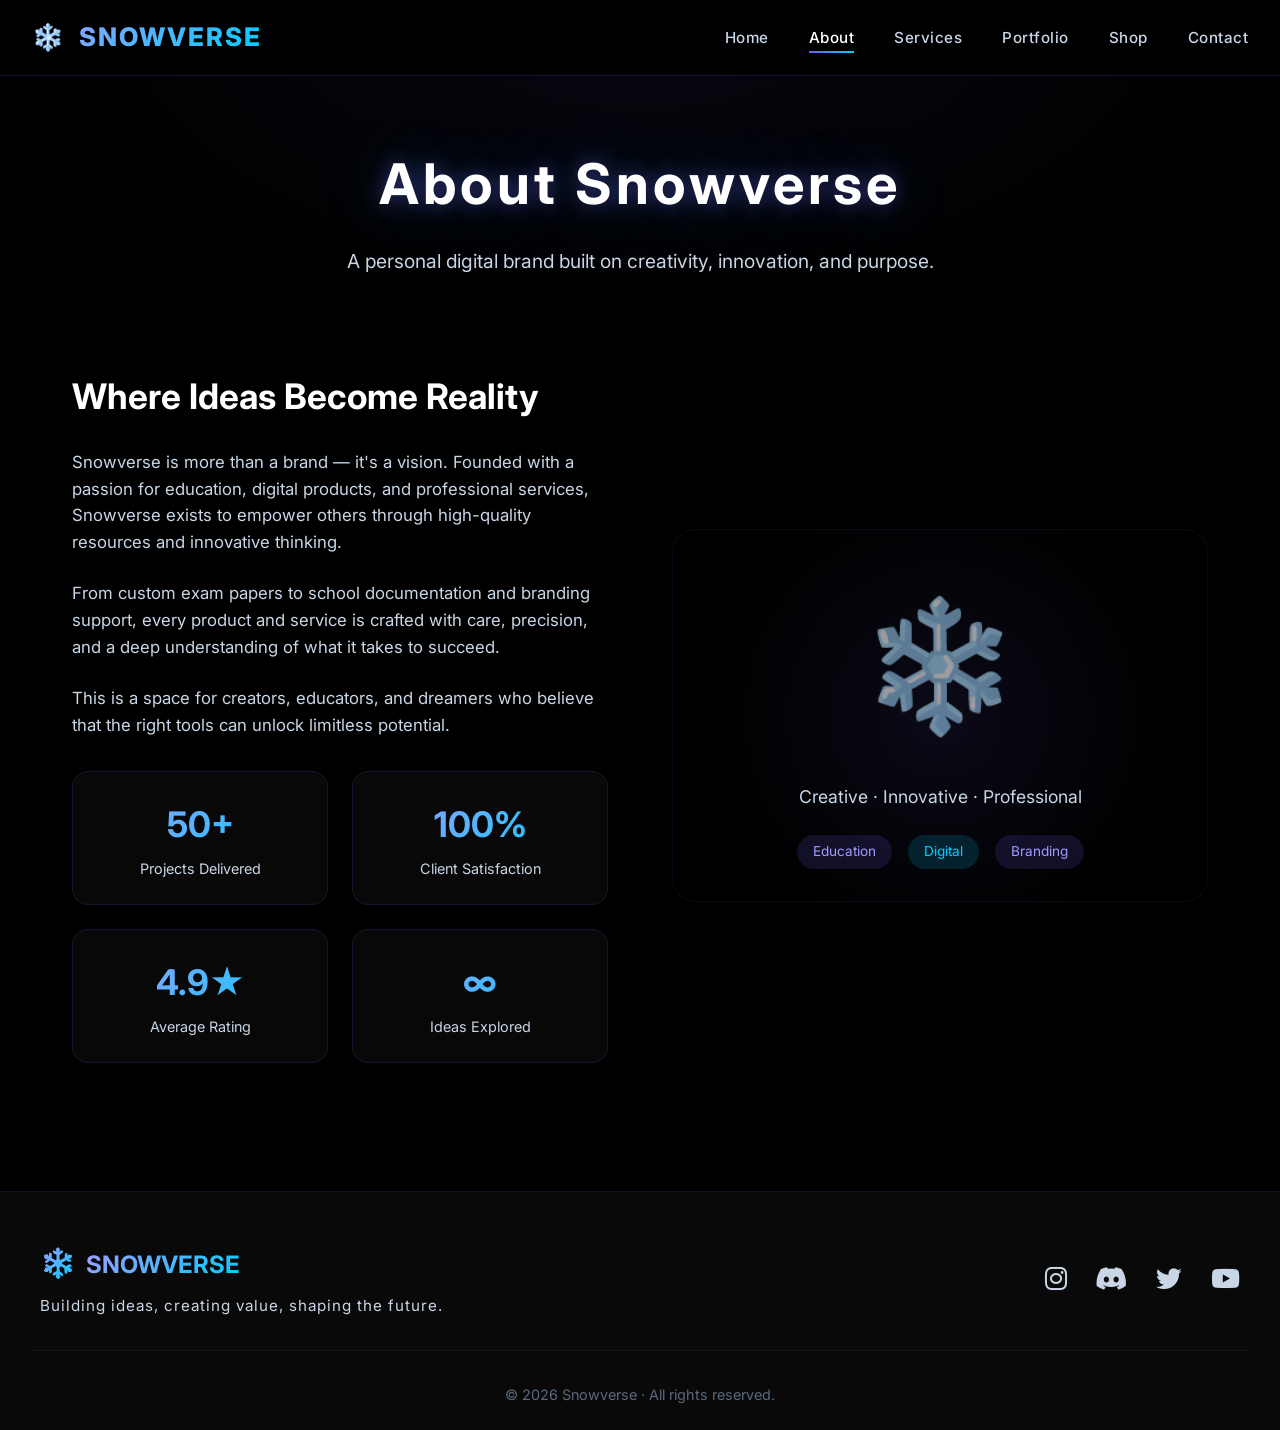
==== about.html @ 369bc7e4 "Create about.html" ====
<!DOCTYPE html>
<html lang="en">
<head>
  <meta charset="UTF-8">
  <meta name="viewport" content="width=device-width, initial-scale=1.0">
  <title>Snowverse — About</title>
  <meta name="description" content="About Snowverse — Creativity, innovation, education, and digital products.">
  <link rel="preconnect" href="https://fonts.googleapis.com">
  <link rel="preconnect" href="https://fonts.gstatic.com" crossorigin>
  <link href="https://fonts.googleapis.com/css2?family=Inter:opsz,wght@14..32,400;14..32,500;14..32,600;14..32,700;14..32,800&display=swap" rel="stylesheet">
  <link rel="stylesheet" href="https://cdnjs.cloudflare.com/ajax/libs/font-awesome/6.0.0-beta3/css/all.min.css">
  <link rel="stylesheet" href="style.css">
</head>
<body>

  <!-- ===== NAVIGATION ===== -->
  <nav class="navbar">
    <div class="nav-container">
      <div class="nav-logo">
        <span class="logo-snow">❄️</span> SNOWVERSE
      </div>
      <ul class="nav-menu" id="navMenu">
        <li><a href="index.html">Home</a></li>
        <li><a href="about.html" class="active">About</a></li>
        <li><a href="services.html">Services</a></li>
        <li><a href="portfolio.html">Portfolio</a></li>
        <li><a href="shop.html">Shop</a></li>
        <li><a href="contact.html">Contact</a></li>
      </ul>
      <div class="nav-toggle" id="navToggle">
        <i class="fas fa-bars"></i>
      </div>
    </div>
  </nav>

  <!-- ===== PAGE HEADER ===== -->
  <section class="page-header">
    <h1 class="glow-text">About Snowverse</h1>
    <p>A personal digital brand built on creativity, innovation, and purpose.</p>
  </section>

  <!-- ===== ABOUT CONTENT ===== -->
  <section class="container">
    <div class="about-grid">
      <div class="about-text">
        <h2>Where Ideas Become Reality</h2>
        <p>Snowverse is more than a brand — it's a vision. Founded with a passion for education, digital products, and professional services, Snowverse exists to empower others through high-quality resources and innovative thinking.</p>
        <p>From custom exam papers to school documentation and branding support, every product and service is crafted with care, precision, and a deep understanding of what it takes to succeed.</p>
        <p>This is a space for creators, educators, and dreamers who believe that the right tools can unlock limitless potential.</p>

        <div class="about-stats">
          <div class="stat-card">
            <div class="number">50+</div>
            <div class="label">Projects Delivered</div>
          </div>
          <div class="stat-card">
            <div class="number">100%</div>
            <div class="label">Client Satisfaction</div>
          </div>
          <div class="stat-card">
            <div class="number">4.9★</div>
            <div class="label">Average Rating</div>
          </div>
          <div class="stat-card">
            <div class="number">∞</div>
            <div class="label">Ideas Explored</div>
          </div>
        </div>
      </div>
      <div class="about-image">
        <div class="icon-placeholder">❄️</div>
        <p style="color: #c8d6e5; margin-top: 1rem; font-size: 1.1rem;">Creative · Innovative · Professional</p>
        <div style="display: flex; gap: 1rem; justify-content: center; margin-top: 1.5rem;">
          <span style="background: rgba(108,92,231,0.15); padding: 0.4rem 1rem; border-radius: 50px; font-size: 0.85rem; color: #a29bfe;">Education</span>
          <span style="background: rgba(0,206,255,0.15); padding: 0.4rem 1rem; border-radius: 50px; font-size: 0.85rem; color: #00ceff;">Digital</span>
          <span style="background: rgba(108,92,231,0.15); padding: 0.4rem 1rem; border-radius: 50px; font-size: 0.85rem; color: #a29bfe;">Branding</span>
        </div>
      </div>
    </div>
  </section>

  <!-- ===== FOOTER ===== -->
  <footer class="footer">
    <div class="footer-container">
      <div class="footer-brand">
        <span class="logo-snow">❄️</span> <span>SNOWVERSE</span>
        <p class="footer-tagline">Building ideas, creating value, shaping the future.</p>
      </div>
      <div class="footer-socials">
        <a href="#" aria-label="Instagram"><i class="fab fa-instagram"></i></a>
        <a href="#" aria-label="Discord"><i class="fab fa-discord"></i></a>
        <a href="#" aria-label="Twitter"><i class="fab fa-twitter"></i></a>
        <a href="#" aria-label="YouTube"><i class="fab fa-youtube"></i></a>
      </div>
    </div>
    <div class="footer-bottom">
      <p>© 2026 Snowverse · All rights reserved.</p>
    </div>
  </footer>

  <script src="script.js"></script>
</body>
</html>
---- style.css ----
/* ===== RESET & BASE ===== */
* {
  margin: 0;
  padding: 0;
  box-sizing: border-box;
}

body {
  font-family: 'Inter', sans-serif;
  background: #000000;
  color: #ffffff;
  line-height: 1.6;
  overflow-x: hidden;
}

a {
  text-decoration: none;
  color: inherit;
}

ul {
  list-style: none;
}

/* ===== SCROLLBAR ===== */
::-webkit-scrollbar {
  width: 8px;
}
::-webkit-scrollbar-track {
  background: #0a0a0a;
}
::-webkit-scrollbar-thumb {
  background: #6c5ce7;
  border-radius: 10px;
}
::-webkit-scrollbar-thumb:hover {
  background: #a29bfe;
}

/* ===== GLOW EFFECTS ===== */
.glow-text {
  text-shadow: 0 0 20px rgba(108, 92, 231, 0.5), 0 0 60px rgba(0, 206, 255, 0.3);
}

/* ===== NAVIGATION ===== */
.navbar {
  position: fixed;
  top: 0;
  left: 0;
  width: 100%;
  z-index: 999;
  background: rgba(0, 0, 0, 0.85);
  backdrop-filter: blur(12px);
  border-bottom: 1px solid rgba(108, 92, 231, 0.2);
  padding: 0 2rem;
  transition: all 0.3s ease;
}

.nav-container {
  max-width: 1400px;
  margin: 0 auto;
  display: flex;
  justify-content: space-between;
  align-items: center;
  height: 75px;
}

.nav-logo {
  font-size: 1.6rem;
  font-weight: 800;
  letter-spacing: 2px;
  background: linear-gradient(135deg, #a29bfe, #00ceff);
  -webkit-background-clip: text;
  -webkit-text-fill-color: transparent;
  background-clip: text;
}

.logo-snow {
  -webkit-text-fill-color: initial;
  margin-right: 6px;
}

.nav-menu {
  display: flex;
  gap: 2.5rem;
  align-items: center;
}

.nav-menu li a {
  font-size: 0.95rem;
  font-weight: 500;
  color: #c8d6e5;
  transition: all 0.3s ease;
  position: relative;
  letter-spacing: 0.5px;
}

.nav-menu li a::after {
  content: '';
  position: absolute;
  bottom: -6px;
  left: 0;
  width: 0;
  height: 2px;
  background: linear-gradient(90deg, #6c5ce7, #00ceff);
  transition: width 0.3s ease;
}

.nav-menu li a:hover {
  color: #ffffff;
}

.nav-menu li a:hover::after {
  width: 100%;
}

.nav-menu li a.active {
  color: #ffffff;
}

.nav-menu li a.active::after {
  width: 100%;
}

.nav-toggle {
  display: none;
  font-size: 1.6rem;
  color: #ffffff;
  cursor: pointer;
}

/* ===== HERO ===== */
.hero {
  min-height: 100vh;
  display: flex;
  align-items: center;
  justify-content: center;
  position: relative;
  background: #000000;
  overflow: hidden;
  padding-top: 75px;
}

.hero-bg {
  position: absolute;
  top: -50%;
  left: -50%;
  width: 200%;
  height: 200%;
  background: radial-gradient(circle at 30% 50%, rgba(108, 92, 231, 0.08) 0%, transparent 50%),
              radial-gradient(circle at 70% 80%, rgba(0, 206, 255, 0.05) 0%, transparent 40%);
  animation: heroPulse 8s ease-in-out infinite alternate;
}

@keyframes heroPulse {
  0% { transform: scale(1) rotate(0deg); opacity: 0.6; }
  100% { transform: scale(1.1) rotate(3deg); opacity: 1; }
}

#particleCanvas {
  position: absolute;
  top: 0;
  left: 0;
  width: 100%;
  height: 100%;
  pointer-events: none;
  z-index: 1;
}

.hero-content {
  position: relative;
  z-index: 2;
  text-align: center;
  padding: 2rem;
  max-width: 900px;
}

.hero-title {
  font-size: 5.5rem;
  font-weight: 800;
  letter-spacing: 8px;
  margin-bottom: 1.5rem;
  background: linear-gradient(135deg, #ffffff 0%, #a29bfe 40%, #00ceff 70%, #ffffff 100%);
  -webkit-background-clip: text;
  -webkit-text-fill-color: transparent;
  background-clip: text;
  animation: titleGlow 4s ease-in-out infinite alternate;
}

@keyframes titleGlow {
  0% { text-shadow: 0 0 40px rgba(108, 92, 231, 0.3), 0 0 80px rgba(0, 206, 255, 0.1); }
  100% { text-shadow: 0 0 60px rgba(108, 92, 231, 0.5), 0 0 120px rgba(0, 206, 255, 0.3); }
}

.hero-sub {
  font-size: 1.4rem;
  font-weight: 300;
  color: #c8d6e5;
  margin-bottom: 2.5rem;
  letter-spacing: 4px;
}

.hero-buttons {
  display: flex;
  gap: 1.5rem;
  justify-content: center;
  flex-wrap: wrap;
}

.btn {
  padding: 0.9rem 2.8rem;
  font-size: 1rem;
  font-weight: 600;
  border-radius: 50px;
  transition: all 0.4s ease;
  letter-spacing: 1px;
  cursor: pointer;
  border: none;
  display: inline-block;
}

.btn-primary {
  background: linear-gradient(135deg, #6c5ce7, #00ceff);
  color: #ffffff;
  box-shadow: 0 4px 30px rgba(108, 92, 231, 0.3);
}

.btn-primary:hover {
  transform: translateY(-3px) scale(1.02);
  box-shadow: 0 8px 50px rgba(108, 92, 231, 0.5);
}

.btn-secondary {
  background: transparent;
  color: #ffffff;
  border: 2px solid rgba(108, 92, 231, 0.6);
}

.btn-secondary:hover {
  background: rgba(108, 92, 231, 0.15);
  border-color: #a29bfe;
  transform: translateY(-3px);
  box-shadow: 0 0 30px rgba(108, 92, 231, 0.2);
}

/* ===== PAGE HEADER ===== */
.page-header {
  padding: 140px 2rem 60px;
  text-align: center;
  background: radial-gradient(ellipse at 50% 0%, rgba(108, 92, 231, 0.08) 0%, transparent 70%);
}

.page-header h1 {
  font-size: 3.5rem;
  font-weight: 700;
  letter-spacing: 4px;
  margin-bottom: 1rem;
}

.page-header p {
  font-size: 1.2rem;
  color: #c8d6e5;
  max-width: 700px;
  margin: 0 auto;
}

/* ===== GENERAL SECTIONS ===== */
.container {
  max-width: 1200px;
  margin: 0 auto;
  padding: 0 2rem;
}

.section-title {
  font-size: 2.8rem;
  font-weight: 700;
  margin-bottom: 1rem;
  background: linear-gradient(135deg, #ffffff, #a29bfe);
  -webkit-background-clip: text;
  -webkit-text-fill-color: transparent;
  background-clip: text;
}

.section-sub {
  font-size: 1.1rem;
  color: #c8d6e5;
  margin-bottom: 3rem;
}

/* ===== ABOUT PAGE ===== */
.about-grid {
  display: grid;
  grid-template-columns: 1fr 1fr;
  gap: 4rem;
  align-items: center;
  padding: 2rem 0 5rem;
}

.about-text h2 {
  font-size: 2.2rem;
  margin-bottom: 1.5rem;
  color: #ffffff;
}

.about-text p {
  color: #c8d6e5;
  font-size: 1.05rem;
  margin-bottom: 1.5rem;
}

.about-stats {
  display: grid;
  grid-template-columns: repeat(2, 1fr);
  gap: 1.5rem;
  margin-top: 2rem;
}

.stat-card {
  background: rgba(255, 255, 255, 0.03);
  border: 1px solid rgba(108, 92, 231, 0.15);
  border-radius: 16px;
  padding: 1.5rem;
  text-align: center;
  transition: all 0.3s ease;
}

.stat-card:hover {
  background: rgba(108, 92, 231, 0.08);
  border-color: rgba(108, 92, 231, 0.3);
  transform: translateY(-4px);
}

.stat-card .number {
  font-size: 2.2rem;
  font-weight: 700;
  background: linear-gradient(135deg, #a29bfe, #00ceff);
  -webkit-background-clip: text;
  -webkit-text-fill-color: transparent;
  background-clip: text;
}

.stat-card .label {
  color: #c8d6e5;
  font-size: 0.9rem;
  margin-top: 0.3rem;
}

.about-image {
  background: radial-gradient(circle at center, rgba(108, 92, 231, 0.1) 0%, transparent 70%);
  padding: 2rem;
  border-radius: 24px;
  border: 1px solid rgba(108, 92, 231, 0.1);
  text-align: center;
}

.about-image .icon-placeholder {
  font-size: 8rem;
  opacity: 0.6;
}

/* ===== SERVICES PAGE ===== */
.services-grid {
  display: grid;
  grid-template-columns: repeat(auto-fit, minmax(280px, 1fr));
  gap: 2rem;
  padding: 2rem 0 5rem;
}

.service-card {
  background: rgba(255, 255, 255, 0.02);
  border: 1px solid rgba(108, 92, 231, 0.12);
  border-radius: 20px;
  padding: 2.5rem 2rem;
  transition: all 0.4s ease;
  text-align: center;
}

.service-card:hover {
  transform: translateY(-8px);
  background: rgba(108, 92, 231, 0.05);
  border-color: rgba(108, 92, 231, 0.3);
  box-shadow: 0 20px 60px rgba(108, 92, 231, 0.1);
}

.service-card i {
  font-size: 3rem;
  background: linear-gradient(135deg, #a29bfe, #00ceff);
  -webkit-background-clip: text;
  -webkit-text-fill-color: transparent;
  background-clip: text;
  margin-bottom: 1.2rem;
}

.service-card h3 {
  font-size: 1.3rem;
  margin-bottom: 0.8rem;
  color: #ffffff;
}

.service-card p {
  color: #c8d6e5;
  font-size: 0.95rem;
}

/* ===== PORTFOLIO PAGE ===== */
.portfolio-grid {
  display: grid;
  grid-template-columns: repeat(auto-fit, minmax(300px, 1fr));
  gap: 2rem;
  padding: 2rem 0 5rem;
}

.portfolio-card {
  background: rgba(255, 255, 255, 0.02);
  border: 1px solid rgba(108, 92, 231, 0.1);
  border-radius: 20px;
  overflow: hidden;
  transition: all 0.4s ease;
}

.portfolio-card:hover {
  transform: translateY(-6px);
  border-color: rgba(108, 92, 231, 0.3);
  box-shadow: 0 20px 50px rgba(108, 92, 231, 0.08);
}

.portfolio-card .card-image {
  height: 200px;
  background: linear-gradient(135deg, rgba(108, 92, 231, 0.15), rgba(0, 206, 255, 0.1));
  display: flex;
  align-items: center;
  justify-content: center;
  font-size: 3rem;
  color: rgba(255, 255, 255, 0.3);
}

.portfolio-card .card-body {
  padding: 1.8rem;
}

.portfolio-card .card-body h3 {
  font-size: 1.2rem;
  margin-bottom: 0.6rem;
  color: #ffffff;
}

.portfolio-card .card-body p {
  color: #c8d6e5;
  font-size: 0.95rem;
}

/* ===== SHOP PAGE ===== */
.shop-featured {
  padding: 2rem 0 1rem;
}

.shop-grid {
  display: grid;
  grid-template-columns: repeat(auto-fit, minmax(260px, 1fr));
  gap: 2rem;
  padding: 2rem 0 4rem;
}

.product-card {
  background: rgba(255, 255, 255, 0.02);
  border: 1px solid rgba(108, 92, 231, 0.1);
  border-radius: 20px;
  padding: 2rem 1.5rem;
  text-align: center;
  transition: all 0.4s ease;
}

.product-card:hover {
  transform: translateY(-6px);
  border-color: rgba(108, 92, 231, 0.3);
  box-shadow: 0 20px 50px rgba(108, 92, 231, 0.08);
}

.product-card .product-icon {
  font-size: 3.5rem;
  margin-bottom: 1rem;
  opacity: 0.7;
}

.product-card h3 {
  font-size: 1.2rem;
  margin-bottom: 0.5rem;
  color: #ffffff;
}

.product-card .price {
  font-size: 1.3rem;
  font-weight: 700;
  color: #a29bfe;
  margin: 0.8rem 0;
}

.product-card .btn-buy {
  background: linear-gradient(135deg, #6c5ce7, #00ceff);
  color: #ffffff;
  padding: 0.6rem 2rem;
  border-radius: 50px;
  font-weight: 600;
  border: none;
  cursor: pointer;
  transition: all 0.3s ease;
  display: inline-block;
}

.product-card .btn-buy:hover {
  transform: scale(1.05);
  box-shadow: 0 4px 30px rgba(108, 92, 231, 0.4);
}

.shop-powered {
  text-align: center;
  padding: 3rem 0;
  border-top: 1px solid rgba(108, 92, 231, 0.1);
  margin-top: 2rem;
}

.shop-powered p {
  font-size: 1.1rem;
  color: #c8d6e5;
  letter-spacing: 2px;
}

.shop-powered .highlight {
  background: linear-gradient(135deg, #a29bfe, #00ceff);
  -webkit-background-clip: text;
  -webkit-text-fill-color: transparent;
  background-clip: text;
  font-weight: 700;
}

/* ===== CONTACT PAGE ===== */
.contact-wrapper {
  display: grid;
  grid-template-columns: 1fr 1fr;
  gap: 4rem;
  padding: 2rem 0 5rem;
}

.contact-info h3 {
  font-size: 1.8rem;
  margin-bottom: 1.5rem;
}

.contact-info .social-links {
  display: flex;
  gap: 1.5rem;
  margin: 2rem 0;
}

.contact-info .social-links a {
  font-size: 2rem;
  color: #c8d6e5;
  transition: all 0.3s ease;
}

.contact-info .social-links a:hover {
  color: #a29bfe;
  transform: translateY(-3px);
}

.contact-info .contact-item {
  display: flex;
  align-items: center;
  gap: 1rem;
  margin: 1.2rem 0;
  color: #c8d6e5;
}

.contact-info .contact-item i {
  font-size: 1.4rem;
  color: #a29bfe;
  width: 30px;
}

.contact-form {
  background: rgba(255, 255, 255, 0.02);
  border: 1px solid rgba(108, 92, 231, 0.1);
  border-radius: 24px;
  padding: 2.5rem;
}

.contact-form .form-group {
  margin-bottom: 1.5rem;
}

.contact-form label {
  display: block;
  margin-bottom: 0.5rem;
  font-weight: 500;
  color: #c8d6e5;
}

.contact-form input,
.contact-form textarea {
  width: 100%;
  padding: 0.9rem 1.2rem;
  background: rgba(255, 255, 255, 0.04);
  border: 1px solid rgba(108, 92, 231, 0.15);
  border-radius: 12px;
  color: #ffffff;
  font-family: 'Inter', sans-serif;
  transition: all 0.3s ease;
}

.contact-form input:focus,
.contact-form textarea:focus {
  outline: none;
  border-color: #6c5ce7;
  box-shadow: 0 0 20px rgba(108, 92, 231, 0.1);
}

.contact-form textarea {
  min-height: 140px;
  resize: vertical;
}

.contact-form .btn-submit {
  background: linear-gradient(135deg, #6c5ce7, #00ceff);
  color: #ffffff;
  padding: 0.9rem 3rem;
  border-radius: 50px;
  border: none;
  font-weight: 600;
  font-size: 1rem;
  cursor: pointer;
  transition: all 0.3s ease;
}

.contact-form .btn-submit:hover {
  transform: translateY(-3px);
  box-shadow: 0 8px 40px rgba(108, 92, 231, 0.3);
}

/* ===== FOOTER ===== */
.footer {
  background: rgba(10, 10, 10, 0.95);
  border-top: 1px solid rgba(108, 92, 231, 0.1);
  padding: 3rem 2rem 1.5rem;
  margin-top: 3rem;
}

.footer-container {
  max-width: 1200px;
  margin: 0 auto;
  display: flex;
  justify-content: space-between;
  align-items: center;
  flex-wrap: wrap;
  gap: 2rem;
}

.footer-brand .logo-snow {
  font-size: 1.8rem;
}

.footer-brand span {
  font-size: 1.5rem;
  font-weight: 700;
  background: linear-gradient(135deg, #a29bfe, #00ceff);
  -webkit-background-clip: text;
  -webkit-text-fill-color: transparent;
  background-clip: text;
}

.footer-tagline {
  color: #c8d6e5;
  font-size: 0.95rem;
  margin-top: 0.5rem;
  letter-spacing: 1px;
}

.footer-socials {
  display: flex;
  gap: 1.8rem;
}

.footer-socials a {
  font-size: 1.6rem;
  color: #c8d6e5;
  transition: all 0.3s ease;
}

.footer-socials a:hover {
  color: #a29bfe;
  transform: translateY(-3px);
}

.footer-bottom {
  text-align: center;
  padding-top: 2rem;
  margin-top: 2rem;
  border-top: 1px solid rgba(255, 255, 255, 0.04);
  color: #5a6a7a;
  font-size: 0.9rem;
}

/* ===== RESPONSIVE ===== */
@media (max-width: 1024px) {
  .about-grid {
    grid-template-columns: 1fr;
    gap: 2rem;
  }
  .contact-wrapper {
    grid-template-columns: 1fr;
    gap: 2rem;
  }
}

@media (max-width: 768px) {
  .nav-toggle {
    display: block;
  }
  .nav-menu {
    position: fixed;
    top: 75px;
    left: 0;
    width: 100%;
    background: rgba(0, 0, 0, 0.96);
    backdrop-filter: blur(12px);
    flex-direction: column;
    padding: 2rem;
    gap: 1.5rem;
    clip-path: polygon(0 0, 100% 0, 100% 0, 0 0);
    transition: clip-path 0.4s ease;
  }
  .nav-menu.active {
    clip-path: polygon(0 0, 100% 0, 100% 100%, 0 100%);
  }
  .hero-title {
    font-size: 3.2rem;
    letter-spacing: 4px;
  }
  .hero-sub {
    font-size: 1.1rem;
  }
  .page-header h1 {
    font-size: 2.5rem;
  }
  .section-title {
    font-size: 2.2rem;
  }
  .about-stats {
    grid-template-columns: 1fr 1fr;
  }
  .footer-container {
    flex-direction: column;
    text-align: center;
  }
}

@media (max-width: 480px) {
  .hero-title {
    font-size: 2.4rem;
  }
  .btn {
    padding: 0.7rem 1.8rem;
    font-size: 0.9rem;
  }
  .services-grid {
    grid-template-columns: 1fr;
  }
  .portfolio-grid {
    grid-template-columns: 1fr;
  }
  .shop-grid {
    grid-template-columns: 1fr;
  }
}
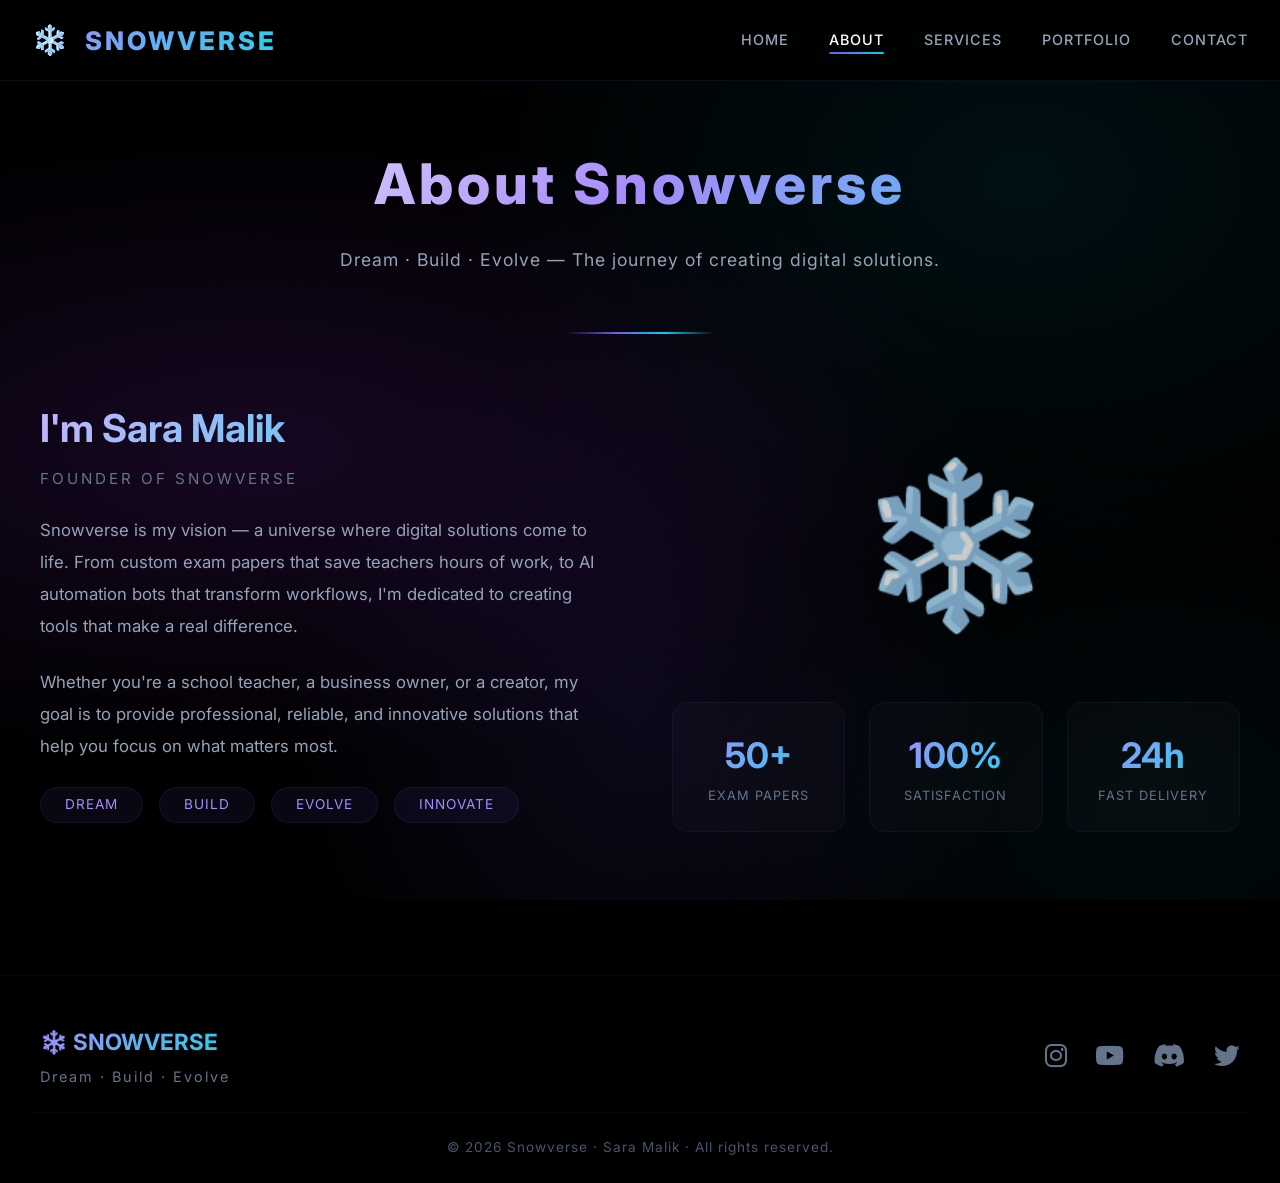
==== commit b4eee2cb: "Update about.html" ====
--- a/about.html
+++ b/about.html
@@ -4,10 +4,9 @@
   <meta charset="UTF-8">
   <meta name="viewport" content="width=device-width, initial-scale=1.0">
   <title>Snowverse — About</title>
-  <meta name="description" content="About Snowverse — Creativity, innovation, education, and digital products.">
   <link rel="preconnect" href="https://fonts.googleapis.com">
   <link rel="preconnect" href="https://fonts.gstatic.com" crossorigin>
-  <link href="https://fonts.googleapis.com/css2?family=Inter:opsz,wght@14..32,400;14..32,500;14..32,600;14..32,700;14..32,800&display=swap" rel="stylesheet">
+  <link href="https://fonts.googleapis.com/css2?family=Inter:opsz,wght@14..32,300;14..32,400;14..32,500;14..32,600;14..32,700;14..32,800;14..32,900&display=swap" rel="stylesheet">
   <link rel="stylesheet" href="https://cdnjs.cloudflare.com/ajax/libs/font-awesome/6.0.0-beta3/css/all.min.css">
   <link rel="stylesheet" href="style.css">
 </head>
@@ -24,7 +23,6 @@
         <li><a href="about.html" class="active">About</a></li>
         <li><a href="services.html">Services</a></li>
         <li><a href="portfolio.html">Portfolio</a></li>
-        <li><a href="shop.html">Shop</a></li>
         <li><a href="contact.html">Contact</a></li>
       </ul>
       <div class="nav-toggle" id="navToggle">
@@ -35,45 +33,49 @@
 
   <!-- ===== PAGE HEADER ===== -->
   <section class="page-header">
-    <h1 class="glow-text">About Snowverse</h1>
-    <p>A personal digital brand built on creativity, innovation, and purpose.</p>
+    <h1>About Snowverse</h1>
+    <p>Dream · Build · Evolve — The journey of creating digital solutions.</p>
   </section>
 
   <!-- ===== ABOUT CONTENT ===== -->
-  <section class="container">
+  <section class="container about-section">
     <div class="about-grid">
       <div class="about-text">
-        <h2>Where Ideas Become Reality</h2>
-        <p>Snowverse is more than a brand — it's a vision. Founded with a passion for education, digital products, and professional services, Snowverse exists to empower others through high-quality resources and innovative thinking.</p>
-        <p>From custom exam papers to school documentation and branding support, every product and service is crafted with care, precision, and a deep understanding of what it takes to succeed.</p>
-        <p>This is a space for creators, educators, and dreamers who believe that the right tools can unlock limitless potential.</p>
-
+        <h2>I'm Sara Malik</h2>
+        <div class="role">Founder of Snowverse</div>
+        <p class="bio">
+          Snowverse is my vision — a universe where digital solutions come to life. 
+          From custom exam papers that save teachers hours of work, to AI automation 
+          bots that transform workflows, I'm dedicated to creating tools that make 
+          a real difference.
+        </p>
+        <p class="bio">
+          Whether you're a school teacher, a business owner, or a creator, my goal 
+          is to provide professional, reliable, and innovative solutions that help 
+          you focus on what matters most.
+        </p>
+        <div class="about-tags">
+          <span>Dream</span>
+          <span>Build</span>
+          <span>Evolve</span>
+          <span>Innovate</span>
+        </div>
+      </div>
+      <div class="about-image">
+        <div class="about-icon">❄️</div>
         <div class="about-stats">
           <div class="stat-card">
             <div class="number">50+</div>
-            <div class="label">Projects Delivered</div>
+            <div class="label">Exam Papers</div>
           </div>
           <div class="stat-card">
             <div class="number">100%</div>
-            <div class="label">Client Satisfaction</div>
+            <div class="label">Satisfaction</div>
           </div>
           <div class="stat-card">
-            <div class="number">4.9★</div>
-            <div class="label">Average Rating</div>
+            <div class="number">24h</div>
+            <div class="label">Fast Delivery</div>
           </div>
-          <div class="stat-card">
-            <div class="number">∞</div>
-            <div class="label">Ideas Explored</div>
-          </div>
-        </div>
-      </div>
-      <div class="about-image">
-        <div class="icon-placeholder">❄️</div>
-        <p style="color: #c8d6e5; margin-top: 1rem; font-size: 1.1rem;">Creative · Innovative · Professional</p>
-        <div style="display: flex; gap: 1rem; justify-content: center; margin-top: 1.5rem;">
-          <span style="background: rgba(108,92,231,0.15); padding: 0.4rem 1rem; border-radius: 50px; font-size: 0.85rem; color: #a29bfe;">Education</span>
-          <span style="background: rgba(0,206,255,0.15); padding: 0.4rem 1rem; border-radius: 50px; font-size: 0.85rem; color: #00ceff;">Digital</span>
-          <span style="background: rgba(108,92,231,0.15); padding: 0.4rem 1rem; border-radius: 50px; font-size: 0.85rem; color: #a29bfe;">Branding</span>
         </div>
       </div>
     </div>
@@ -83,18 +85,18 @@
   <footer class="footer">
     <div class="footer-container">
       <div class="footer-brand">
-        <span class="logo-snow">❄️</span> <span>SNOWVERSE</span>
-        <p class="footer-tagline">Building ideas, creating value, shaping the future.</p>
+        <span>❄️ SNOWVERSE</span>
+        <p class="footer-tagline">Dream · Build · Evolve</p>
       </div>
       <div class="footer-socials">
-        <a href="#" aria-label="Instagram"><i class="fab fa-instagram"></i></a>
+        <a href="https://instagram.com/saramalikceo" target="_blank" aria-label="Instagram"><i class="fab fa-instagram"></i></a>
+        <a href="https://youtube.com/@saramalikceo" target="_blank" aria-label="YouTube"><i class="fab fa-youtube"></i></a>
         <a href="#" aria-label="Discord"><i class="fab fa-discord"></i></a>
         <a href="#" aria-label="Twitter"><i class="fab fa-twitter"></i></a>
-        <a href="#" aria-label="YouTube"><i class="fab fa-youtube"></i></a>
       </div>
     </div>
     <div class="footer-bottom">
-      <p>© 2026 Snowverse · All rights reserved.</p>
+      <p>© 2026 Snowverse · Sara Malik · All rights reserved.</p>
     </div>
   </footer>
 
--- a/style.css
+++ b/style.css
@@ -22,6 +22,29 @@
   list-style: none;
 }
 
+/* ===== SMOOTH COLOR TRANSITION BACKGROUND ===== */
+body::before {
+  content: '';
+  position: fixed;
+  top: 0;
+  left: 0;
+  width: 100%;
+  height: 100%;
+  background: 
+    radial-gradient(ellipse at 20% 50%, rgba(88, 28, 135, 0.25) 0%, transparent 50%),
+    radial-gradient(ellipse at 80% 20%, rgba(0, 206, 255, 0.08) 0%, transparent 40%),
+    radial-gradient(ellipse at 50% 80%, rgba(120, 80, 255, 0.1) 0%, transparent 40%),
+    radial-gradient(ellipse at 90% 90%, rgba(0, 200, 255, 0.05) 0%, transparent 30%);
+  z-index: -1;
+  animation: bgShift 15s ease-in-out infinite alternate;
+}
+
+@keyframes bgShift {
+  0% { transform: scale(1) rotate(0deg); opacity: 0.6; }
+  50% { transform: scale(1.1) rotate(2deg); opacity: 0.9; }
+  100% { transform: scale(1.2) rotate(-2deg); opacity: 1; }
+}
+
 /* ===== SCROLLBAR ===== */
 ::-webkit-scrollbar {
   width: 8px;
@@ -30,16 +53,11 @@
   background: #0a0a0a;
 }
 ::-webkit-scrollbar-thumb {
-  background: #6c5ce7;
+  background: linear-gradient(180deg, #6c5ce7, #00ceff);
   border-radius: 10px;
 }
 ::-webkit-scrollbar-thumb:hover {
-  background: #a29bfe;
-}
-
-/* ===== GLOW EFFECTS ===== */
-.glow-text {
-  text-shadow: 0 0 20px rgba(108, 92, 231, 0.5), 0 0 60px rgba(0, 206, 255, 0.3);
+  background: linear-gradient(180deg, #8b5cf6, #22d3ee);
 }
 
 /* ===== NAVIGATION ===== */
@@ -50,10 +68,15 @@
   width: 100%;
   z-index: 999;
   background: rgba(0, 0, 0, 0.85);
-  backdrop-filter: blur(12px);
-  border-bottom: 1px solid rgba(108, 92, 231, 0.2);
+  backdrop-filter: blur(20px);
+  border-bottom: 1px solid rgba(108, 92, 231, 0.12);
   padding: 0 2rem;
-  transition: all 0.3s ease;
+  transition: all 0.4s ease;
+}
+
+.navbar.scrolled {
+  background: rgba(0, 0, 0, 0.98);
+  box-shadow: 0 4px 50px rgba(0, 0, 0, 0.6);
 }
 
 .nav-container {
@@ -62,14 +85,14 @@
   display: flex;
   justify-content: space-between;
   align-items: center;
-  height: 75px;
+  height: 80px;
 }
 
 .nav-logo {
   font-size: 1.6rem;
   font-weight: 800;
-  letter-spacing: 2px;
-  background: linear-gradient(135deg, #a29bfe, #00ceff);
+  letter-spacing: 3px;
+  background: linear-gradient(135deg, #a78bfa, #22d3ee);
   -webkit-background-clip: text;
   -webkit-text-fill-color: transparent;
   background-clip: text;
@@ -78,6 +101,7 @@
 .logo-snow {
   -webkit-text-fill-color: initial;
   margin-right: 6px;
+  font-size: 1.8rem;
 }
 
 .nav-menu {
@@ -87,12 +111,13 @@
 }
 
 .nav-menu li a {
-  font-size: 0.95rem;
+  font-size: 0.9rem;
   font-weight: 500;
-  color: #c8d6e5;
+  color: #94a3b8;
   transition: all 0.3s ease;
   position: relative;
-  letter-spacing: 0.5px;
+  letter-spacing: 1px;
+  text-transform: uppercase;
 }
 
 .nav-menu li a::after {
@@ -104,6 +129,7 @@
   height: 2px;
   background: linear-gradient(90deg, #6c5ce7, #00ceff);
   transition: width 0.3s ease;
+  border-radius: 2px;
 }
 
 .nav-menu li a:hover {
@@ -138,23 +164,7 @@
   position: relative;
   background: #000000;
   overflow: hidden;
-  padding-top: 75px;
-}
-
-.hero-bg {
-  position: absolute;
-  top: -50%;
-  left: -50%;
-  width: 200%;
-  height: 200%;
-  background: radial-gradient(circle at 30% 50%, rgba(108, 92, 231, 0.08) 0%, transparent 50%),
-              radial-gradient(circle at 70% 80%, rgba(0, 206, 255, 0.05) 0%, transparent 40%);
-  animation: heroPulse 8s ease-in-out infinite alternate;
-}
-
-@keyframes heroPulse {
-  0% { transform: scale(1) rotate(0deg); opacity: 0.6; }
-  100% { transform: scale(1.1) rotate(3deg); opacity: 1; }
+  padding-top: 80px;
 }
 
 #particleCanvas {
@@ -172,99 +182,148 @@
   z-index: 2;
   text-align: center;
   padding: 2rem;
-  max-width: 900px;
+  max-width: 1000px;
+}
+
+.hero-badge {
+  display: inline-block;
+  background: rgba(108, 92, 231, 0.1);
+  border: 1px solid rgba(108, 92, 231, 0.15);
+  padding: 0.4rem 1.8rem;
+  border-radius: 50px;
+  font-size: 0.8rem;
+  color: #a78bfa;
+  letter-spacing: 3px;
+  margin-bottom: 2rem;
+  text-transform: uppercase;
 }
 
 .hero-title {
-  font-size: 5.5rem;
-  font-weight: 800;
-  letter-spacing: 8px;
-  margin-bottom: 1.5rem;
-  background: linear-gradient(135deg, #ffffff 0%, #a29bfe 40%, #00ceff 70%, #ffffff 100%);
-  -webkit-background-clip: text;
-  -webkit-text-fill-color: transparent;
-  background-clip: text;
-  animation: titleGlow 4s ease-in-out infinite alternate;
+  font-size: 6rem;
+  font-weight: 900;
+  letter-spacing: 12px;
+  margin-bottom: 1rem;
+  background: linear-gradient(135deg, #ffffff 0%, #c4b5fd 30%, #22d3ee 60%, #ffffff 100%);
+  background-size: 300% 300%;
+  -webkit-background-clip: text;
+  -webkit-text-fill-color: transparent;
+  background-clip: text;
+  animation: titleGlow 6s ease-in-out infinite alternate;
+  line-height: 1.1;
 }
 
 @keyframes titleGlow {
-  0% { text-shadow: 0 0 40px rgba(108, 92, 231, 0.3), 0 0 80px rgba(0, 206, 255, 0.1); }
-  100% { text-shadow: 0 0 60px rgba(108, 92, 231, 0.5), 0 0 120px rgba(0, 206, 255, 0.3); }
+  0% { 
+    text-shadow: 0 0 50px rgba(108, 92, 231, 0.2), 0 0 100px rgba(0, 206, 255, 0.05);
+    background-position: 0% 50%;
+  }
+  50% { 
+    text-shadow: 0 0 80px rgba(108, 92, 231, 0.3), 0 0 150px rgba(0, 206, 255, 0.1);
+    background-position: 50% 50%;
+  }
+  100% { 
+    text-shadow: 0 0 60px rgba(108, 92, 231, 0.2), 0 0 120px rgba(0, 206, 255, 0.05);
+    background-position: 100% 50%;
+  }
 }
 
 .hero-sub {
   font-size: 1.4rem;
   font-weight: 300;
-  color: #c8d6e5;
-  margin-bottom: 2.5rem;
-  letter-spacing: 4px;
+  color: #94a3b8;
+  margin-bottom: 0.5rem;
+  letter-spacing: 6px;
+}
+
+.hero-tagline {
+  font-size: 1.1rem;
+  font-weight: 300;
+  color: #64748b;
+  margin-bottom: 3rem;
+  letter-spacing: 8px;
 }
 
 .hero-buttons {
   display: flex;
-  gap: 1.5rem;
+  gap: 1.8rem;
   justify-content: center;
   flex-wrap: wrap;
 }
 
 .btn {
-  padding: 0.9rem 2.8rem;
+  padding: 1rem 3.5rem;
   font-size: 1rem;
   font-weight: 600;
   border-radius: 50px;
-  transition: all 0.4s ease;
-  letter-spacing: 1px;
+  transition: all 0.4s cubic-bezier(0.175, 0.885, 0.32, 1.275);
+  letter-spacing: 2px;
   cursor: pointer;
   border: none;
   display: inline-block;
+  text-transform: uppercase;
 }
 
 .btn-primary {
   background: linear-gradient(135deg, #6c5ce7, #00ceff);
   color: #ffffff;
-  box-shadow: 0 4px 30px rgba(108, 92, 231, 0.3);
+  box-shadow: 0 4px 40px rgba(108, 92, 231, 0.3);
 }
 
 .btn-primary:hover {
-  transform: translateY(-3px) scale(1.02);
-  box-shadow: 0 8px 50px rgba(108, 92, 231, 0.5);
+  transform: translateY(-5px) scale(1.05);
+  box-shadow: 0 10px 60px rgba(108, 92, 231, 0.5);
 }
 
 .btn-secondary {
   background: transparent;
   color: #ffffff;
-  border: 2px solid rgba(108, 92, 231, 0.6);
+  border: 2px solid rgba(108, 92, 231, 0.3);
 }
 
 .btn-secondary:hover {
-  background: rgba(108, 92, 231, 0.15);
-  border-color: #a29bfe;
-  transform: translateY(-3px);
-  box-shadow: 0 0 30px rgba(108, 92, 231, 0.2);
+  background: rgba(108, 92, 231, 0.08);
+  border-color: #6c5ce7;
+  transform: translateY(-5px) scale(1.05);
 }
 
 /* ===== PAGE HEADER ===== */
 .page-header {
   padding: 140px 2rem 60px;
   text-align: center;
-  background: radial-gradient(ellipse at 50% 0%, rgba(108, 92, 231, 0.08) 0%, transparent 70%);
+  position: relative;
+}
+
+.page-header::after {
+  content: '';
+  position: absolute;
+  bottom: 0;
+  left: 50%;
+  transform: translateX(-50%);
+  width: 150px;
+  height: 2px;
+  background: linear-gradient(90deg, transparent, #6c5ce7, #00ceff, transparent);
 }
 
 .page-header h1 {
   font-size: 3.5rem;
-  font-weight: 700;
+  font-weight: 800;
   letter-spacing: 4px;
   margin-bottom: 1rem;
+  background: linear-gradient(135deg, #ffffff, #a78bfa, #22d3ee);
+  -webkit-background-clip: text;
+  -webkit-text-fill-color: transparent;
+  background-clip: text;
 }
 
 .page-header p {
-  font-size: 1.2rem;
-  color: #c8d6e5;
+  font-size: 1.1rem;
+  color: #94a3b8;
   max-width: 700px;
   margin: 0 auto;
-}
-
-/* ===== GENERAL SECTIONS ===== */
+  letter-spacing: 1px;
+}
+
+/* ===== CONTAINER ===== */
 .container {
   max-width: 1200px;
   margin: 0 auto;
@@ -275,100 +334,144 @@
   font-size: 2.8rem;
   font-weight: 700;
   margin-bottom: 1rem;
-  background: linear-gradient(135deg, #ffffff, #a29bfe);
+  background: linear-gradient(135deg, #ffffff, #a78bfa, #22d3ee);
   -webkit-background-clip: text;
   -webkit-text-fill-color: transparent;
   background-clip: text;
 }
 
 .section-sub {
-  font-size: 1.1rem;
-  color: #c8d6e5;
+  font-size: 1.05rem;
+  color: #94a3b8;
   margin-bottom: 3rem;
-}
-
-/* ===== ABOUT PAGE ===== */
+  letter-spacing: 1px;
+}
+
+/* ===== ABOUT ===== */
+.about-section {
+  padding: 4rem 0;
+}
+
 .about-grid {
   display: grid;
   grid-template-columns: 1fr 1fr;
   gap: 4rem;
   align-items: center;
-  padding: 2rem 0 5rem;
 }
 
 .about-text h2 {
-  font-size: 2.2rem;
+  font-size: 2.4rem;
+  margin-bottom: 0.5rem;
+  background: linear-gradient(135deg, #c4b5fd, #22d3ee);
+  -webkit-background-clip: text;
+  -webkit-text-fill-color: transparent;
+  background-clip: text;
+}
+
+.about-text .role {
+  color: #64748b;
+  font-size: 0.95rem;
+  letter-spacing: 3px;
+  text-transform: uppercase;
   margin-bottom: 1.5rem;
-  color: #ffffff;
-}
-
-.about-text p {
-  color: #c8d6e5;
+}
+
+.about-text .bio {
+  color: #94a3b8;
   font-size: 1.05rem;
+  line-height: 1.9;
   margin-bottom: 1.5rem;
+}
+
+.about-tags {
+  display: flex;
+  gap: 1rem;
+  flex-wrap: wrap;
+  margin: 1.5rem 0;
+}
+
+.about-tags span {
+  background: rgba(108, 92, 231, 0.08);
+  border: 1px solid rgba(108, 92, 231, 0.12);
+  padding: 0.4rem 1.5rem;
+  border-radius: 50px;
+  font-size: 0.85rem;
+  color: #a78bfa;
+  letter-spacing: 1px;
+  text-transform: uppercase;
+}
+
+.about-image {
+  display: flex;
+  flex-direction: column;
+  align-items: center;
+  gap: 2rem;
+}
+
+.about-icon {
+  font-size: 10rem;
+  opacity: 0.8;
+  animation: float 5s ease-in-out infinite;
+}
+
+@keyframes float {
+  0%, 100% { transform: translateY(0px) rotate(0deg); }
+  50% { transform: translateY(-20px) rotate(-3deg); }
 }
 
 .about-stats {
   display: grid;
-  grid-template-columns: repeat(2, 1fr);
+  grid-template-columns: repeat(3, 1fr);
   gap: 1.5rem;
-  margin-top: 2rem;
+  width: 100%;
 }
 
 .stat-card {
-  background: rgba(255, 255, 255, 0.03);
-  border: 1px solid rgba(108, 92, 231, 0.15);
+  background: rgba(255, 255, 255, 0.02);
+  border: 1px solid rgba(108, 92, 231, 0.08);
   border-radius: 16px;
   padding: 1.5rem;
   text-align: center;
-  transition: all 0.3s ease;
+  transition: all 0.4s ease;
 }
 
 .stat-card:hover {
-  background: rgba(108, 92, 231, 0.08);
-  border-color: rgba(108, 92, 231, 0.3);
+  background: rgba(108, 92, 231, 0.06);
+  border-color: rgba(108, 92, 231, 0.2);
   transform: translateY(-4px);
 }
 
 .stat-card .number {
   font-size: 2.2rem;
   font-weight: 700;
-  background: linear-gradient(135deg, #a29bfe, #00ceff);
+  background: linear-gradient(135deg, #a78bfa, #22d3ee);
   -webkit-background-clip: text;
   -webkit-text-fill-color: transparent;
   background-clip: text;
 }
 
 .stat-card .label {
-  color: #c8d6e5;
-  font-size: 0.9rem;
-  margin-top: 0.3rem;
-}
-
-.about-image {
-  background: radial-gradient(circle at center, rgba(108, 92, 231, 0.1) 0%, transparent 70%);
-  padding: 2rem;
-  border-radius: 24px;
-  border: 1px solid rgba(108, 92, 231, 0.1);
-  text-align: center;
-}
-
-.about-image .icon-placeholder {
-  font-size: 8rem;
-  opacity: 0.6;
-}
-
-/* ===== SERVICES PAGE ===== */
+  color: #64748b;
+  font-size: 0.8rem;
+  margin-top: 0.2rem;
+  letter-spacing: 1px;
+  text-transform: uppercase;
+}
+
+/* ===== SERVICES ===== */
+.services-section {
+  padding: 4rem 0;
+}
+
 .services-grid {
   display: grid;
   grid-template-columns: repeat(auto-fit, minmax(280px, 1fr));
   gap: 2rem;
-  padding: 2rem 0 5rem;
 }
 
 .service-card {
   background: rgba(255, 255, 255, 0.02);
-  border: 1px solid rgba(108, 92, 231, 0.12);
+  border: 1px solid rgba(108, 92, 231, 0.06);
   border-radius: 20px;
   padding: 2.5rem 2rem;
   transition: all 0.4s ease;
@@ -377,18 +480,24 @@
 
 .service-card:hover {
   transform: translateY(-8px);
-  background: rgba(108, 92, 231, 0.05);
-  border-color: rgba(108, 92, 231, 0.3);
-  box-shadow: 0 20px 60px rgba(108, 92, 231, 0.1);
+  background: rgba(108, 92, 231, 0.04);
+  border-color: rgba(108, 92, 231, 0.2);
+  box-shadow: 0 20px 50px rgba(108, 92, 231, 0.06);
 }
 
 .service-card i {
-  font-size: 3rem;
-  background: linear-gradient(135deg, #a29bfe, #00ceff);
+  font-size: 3.2rem;
+  background: linear-gradient(135deg, #a78bfa, #22d3ee);
   -webkit-background-clip: text;
   -webkit-text-fill-color: transparent;
   background-clip: text;
   margin-bottom: 1.2rem;
+  display: inline-block;
+  transition: transform 0.4s ease;
+}
+
+.service-card:hover i {
+  transform: scale(1.1) rotate(-5deg);
 }
 
 .service-card h3 {
@@ -398,190 +507,154 @@
 }
 
 .service-card p {
-  color: #c8d6e5;
+  color: #94a3b8;
   font-size: 0.95rem;
 }
 
-/* ===== PORTFOLIO PAGE ===== */
+/* ===== PORTFOLIO ===== */
+.portfolio-section {
+  padding: 4rem 0;
+}
+
 .portfolio-grid {
   display: grid;
   grid-template-columns: repeat(auto-fit, minmax(300px, 1fr));
   gap: 2rem;
-  padding: 2rem 0 5rem;
 }
 
 .portfolio-card {
   background: rgba(255, 255, 255, 0.02);
-  border: 1px solid rgba(108, 92, 231, 0.1);
+  border: 1px solid rgba(108, 92, 231, 0.06);
   border-radius: 20px;
   overflow: hidden;
   transition: all 0.4s ease;
 }
 
 .portfolio-card:hover {
-  transform: translateY(-6px);
-  border-color: rgba(108, 92, 231, 0.3);
-  box-shadow: 0 20px 50px rgba(108, 92, 231, 0.08);
+  transform: translateY(-8px);
+  border-color: rgba(108, 92, 231, 0.2);
+  box-shadow: 0 20px 50px rgba(108, 92, 231, 0.06);
 }
 
 .portfolio-card .card-image {
   height: 200px;
-  background: linear-gradient(135deg, rgba(108, 92, 231, 0.15), rgba(0, 206, 255, 0.1));
+  background: linear-gradient(135deg, rgba(108, 92, 231, 0.1), rgba(0, 206, 255, 0.05));
   display: flex;
   align-items: center;
   justify-content: center;
-  font-size: 3rem;
-  color: rgba(255, 255, 255, 0.3);
+  font-size: 3.5rem;
+  color: rgba(255, 255, 255, 0.15);
 }
 
 .portfolio-card .card-body {
-  padding: 1.8rem;
+  padding: 2rem;
 }
 
 .portfolio-card .card-body h3 {
   font-size: 1.2rem;
-  margin-bottom: 0.6rem;
+  margin-bottom: 0.5rem;
   color: #ffffff;
 }
 
 .portfolio-card .card-body p {
-  color: #c8d6e5;
+  color: #94a3b8;
   font-size: 0.95rem;
-}
-
-/* ===== SHOP PAGE ===== */
-.shop-featured {
-  padding: 2rem 0 1rem;
-}
-
-.shop-grid {
-  display: grid;
-  grid-template-columns: repeat(auto-fit, minmax(260px, 1fr));
-  gap: 2rem;
-  padding: 2rem 0 4rem;
-}
-
-.product-card {
-  background: rgba(255, 255, 255, 0.02);
-  border: 1px solid rgba(108, 92, 231, 0.1);
-  border-radius: 20px;
-  padding: 2rem 1.5rem;
-  text-align: center;
-  transition: all 0.4s ease;
-}
-
-.product-card:hover {
-  transform: translateY(-6px);
-  border-color: rgba(108, 92, 231, 0.3);
-  box-shadow: 0 20px 50px rgba(108, 92, 231, 0.08);
-}
-
-.product-card .product-icon {
-  font-size: 3.5rem;
-  margin-bottom: 1rem;
-  opacity: 0.7;
-}
-
-.product-card h3 {
-  font-size: 1.2rem;
-  margin-bottom: 0.5rem;
-  color: #ffffff;
-}
-
-.product-card .price {
-  font-size: 1.3rem;
-  font-weight: 700;
-  color: #a29bfe;
-  margin: 0.8rem 0;
-}
-
-.product-card .btn-buy {
-  background: linear-gradient(135deg, #6c5ce7, #00ceff);
-  color: #ffffff;
-  padding: 0.6rem 2rem;
-  border-radius: 50px;
-  font-weight: 600;
-  border: none;
-  cursor: pointer;
-  transition: all 0.3s ease;
-  display: inline-block;
-}
-
-.product-card .btn-buy:hover {
-  transform: scale(1.05);
-  box-shadow: 0 4px 30px rgba(108, 92, 231, 0.4);
-}
-
-.shop-powered {
-  text-align: center;
-  padding: 3rem 0;
-  border-top: 1px solid rgba(108, 92, 231, 0.1);
-  margin-top: 2rem;
-}
-
-.shop-powered p {
-  font-size: 1.1rem;
-  color: #c8d6e5;
-  letter-spacing: 2px;
-}
-
-.shop-powered .highlight {
-  background: linear-gradient(135deg, #a29bfe, #00ceff);
-  -webkit-background-clip: text;
-  -webkit-text-fill-color: transparent;
-  background-clip: text;
-  font-weight: 700;
-}
-
-/* ===== CONTACT PAGE ===== */
+  line-height: 1.7;
+}
+
+/* ===== CONTACT ===== */
+.contact-section {
+  padding: 4rem 0;
+}
+
 .contact-wrapper {
   display: grid;
   grid-template-columns: 1fr 1fr;
   gap: 4rem;
-  padding: 2rem 0 5rem;
+  align-items: start;
 }
 
 .contact-info h3 {
-  font-size: 1.8rem;
-  margin-bottom: 1.5rem;
-}
-
-.contact-info .social-links {
+  font-size: 2rem;
+  margin-bottom: 1rem;
+  background: linear-gradient(135deg, #c4b5fd, #22d3ee);
+  -webkit-background-clip: text;
+  -webkit-text-fill-color: transparent;
+  background-clip: text;
+}
+
+.contact-info p {
+  color: #94a3b8;
+  margin-bottom: 2rem;
+  line-height: 1.8;
+}
+
+.contact-item {
+  display: flex;
+  align-items: center;
+  gap: 1.2rem;
+  margin: 1.2rem 0;
+  color: #94a3b8;
+  transition: all 0.3s ease;
+}
+
+.contact-item:hover {
+  color: #ffffff;
+}
+
+.contact-item i {
+  font-size: 1.6rem;
+  background: linear-gradient(135deg, #a78bfa, #22d3ee);
+  -webkit-background-clip: text;
+  -webkit-text-fill-color: transparent;
+  background-clip: text;
+  width: 35px;
+}
+
+.contact-item .label {
+  font-size: 0.8rem;
+  color: #64748b;
+  letter-spacing: 1px;
+  text-transform: uppercase;
+  display: block;
+}
+
+.contact-item .value {
+  font-size: 1.1rem;
+}
+
+.social-links {
   display: flex;
   gap: 1.5rem;
   margin: 2rem 0;
 }
 
-.contact-info .social-links a {
+.social-links a {
   font-size: 2rem;
-  color: #c8d6e5;
+  color: #64748b;
   transition: all 0.3s ease;
 }
 
-.contact-info .social-links a:hover {
-  color: #a29bfe;
-  transform: translateY(-3px);
-}
-
-.contact-info .contact-item {
-  display: flex;
-  align-items: center;
-  gap: 1rem;
-  margin: 1.2rem 0;
-  color: #c8d6e5;
-}
-
-.contact-info .contact-item i {
-  font-size: 1.4rem;
-  color: #a29bfe;
-  width: 30px;
+.social-links a:hover {
+  color: #a78bfa;
+  transform: translateY(-4px) scale(1.1);
 }
 
 .contact-form {
   background: rgba(255, 255, 255, 0.02);
-  border: 1px solid rgba(108, 92, 231, 0.1);
+  border: 1px solid rgba(108, 92, 231, 0.06);
   border-radius: 24px;
   padding: 2.5rem;
+}
+
+.contact-form .note {
+  color: #94a3b8;
+  font-size: 0.95rem;
+  margin-bottom: 1.5rem;
+  padding: 1rem;
+  background: rgba(108, 92, 231, 0.04);
+  border-radius: 12px;
+  border-left: 3px solid #6c5ce7;
 }
 
 .contact-form .form-group {
@@ -592,56 +665,64 @@
   display: block;
   margin-bottom: 0.5rem;
   font-weight: 500;
-  color: #c8d6e5;
+  color: #94a3b8;
+  font-size: 0.9rem;
+  letter-spacing: 1px;
+  text-transform: uppercase;
 }
 
 .contact-form input,
 .contact-form textarea {
   width: 100%;
-  padding: 0.9rem 1.2rem;
-  background: rgba(255, 255, 255, 0.04);
-  border: 1px solid rgba(108, 92, 231, 0.15);
+  padding: 1rem 1.2rem;
+  background: rgba(255, 255, 255, 0.03);
+  border: 1px solid rgba(108, 92, 231, 0.08);
   border-radius: 12px;
   color: #ffffff;
   font-family: 'Inter', sans-serif;
   transition: all 0.3s ease;
+  font-size: 1rem;
 }
 
 .contact-form input:focus,
 .contact-form textarea:focus {
   outline: none;
   border-color: #6c5ce7;
-  box-shadow: 0 0 20px rgba(108, 92, 231, 0.1);
+  box-shadow: 0 0 30px rgba(108, 92, 231, 0.05);
+  background: rgba(255, 255, 255, 0.05);
 }
 
 .contact-form textarea {
-  min-height: 140px;
+  min-height: 120px;
   resize: vertical;
 }
 
 .contact-form .btn-submit {
   background: linear-gradient(135deg, #6c5ce7, #00ceff);
   color: #ffffff;
-  padding: 0.9rem 3rem;
+  padding: 1rem 3rem;
   border-radius: 50px;
   border: none;
   font-weight: 600;
   font-size: 1rem;
   cursor: pointer;
   transition: all 0.3s ease;
+  text-transform: uppercase;
+  letter-spacing: 2px;
+  box-shadow: 0 4px 30px rgba(108, 92, 231, 0.2);
 }
 
 .contact-form .btn-submit:hover {
   transform: translateY(-3px);
-  box-shadow: 0 8px 40px rgba(108, 92, 231, 0.3);
+  box-shadow: 0 8px 50px rgba(108, 92, 231, 0.3);
 }
 
 /* ===== FOOTER ===== */
 .footer {
-  background: rgba(10, 10, 10, 0.95);
-  border-top: 1px solid rgba(108, 92, 231, 0.1);
+  background: rgba(0, 0, 0, 0.95);
+  border-top: 1px solid rgba(108, 92, 231, 0.06);
   padding: 3rem 2rem 1.5rem;
-  margin-top: 3rem;
+  margin-top: 4rem;
 }
 
 .footer-container {
@@ -654,24 +735,20 @@
   gap: 2rem;
 }
 
-.footer-brand .logo-snow {
-  font-size: 1.8rem;
-}
-
 .footer-brand span {
-  font-size: 1.5rem;
+  font-size: 1.4rem;
   font-weight: 700;
-  background: linear-gradient(135deg, #a29bfe, #00ceff);
+  background: linear-gradient(135deg, #a78bfa, #22d3ee);
   -webkit-background-clip: text;
   -webkit-text-fill-color: transparent;
   background-clip: text;
 }
 
 .footer-tagline {
-  color: #c8d6e5;
-  font-size: 0.95rem;
-  margin-top: 0.5rem;
-  letter-spacing: 1px;
+  color: #64748b;
+  font-size: 0.9rem;
+  margin-top: 0.3rem;
+  letter-spacing: 2px;
 }
 
 .footer-socials {
@@ -681,33 +758,34 @@
 
 .footer-socials a {
   font-size: 1.6rem;
-  color: #c8d6e5;
+  color: #64748b;
   transition: all 0.3s ease;
 }
 
 .footer-socials a:hover {
-  color: #a29bfe;
-  transform: translateY(-3px);
+  color: #a78bfa;
+  transform: translateY(-4px);
 }
 
 .footer-bottom {
   text-align: center;
-  padding-top: 2rem;
-  margin-top: 2rem;
-  border-top: 1px solid rgba(255, 255, 255, 0.04);
-  color: #5a6a7a;
-  font-size: 0.9rem;
+  padding-top: 1.5rem;
+  margin-top: 1.5rem;
+  border-top: 1px solid rgba(255, 255, 255, 0.03);
+  color: #475569;
+  font-size: 0.85rem;
+  letter-spacing: 1px;
 }
 
 /* ===== RESPONSIVE ===== */
 @media (max-width: 1024px) {
   .about-grid {
     grid-template-columns: 1fr;
-    gap: 2rem;
+    gap: 3rem;
   }
   .contact-wrapper {
     grid-template-columns: 1fr;
-    gap: 2rem;
+    gap: 3rem;
   }
 }
 
@@ -717,26 +795,32 @@
   }
   .nav-menu {
     position: fixed;
-    top: 75px;
+    top: 80px;
     left: 0;
     width: 100%;
-    background: rgba(0, 0, 0, 0.96);
-    backdrop-filter: blur(12px);
+    background: rgba(0, 0, 0, 0.98);
+    backdrop-filter: blur(20px);
     flex-direction: column;
-    padding: 2rem;
+    padding: 2.5rem;
     gap: 1.5rem;
     clip-path: polygon(0 0, 100% 0, 100% 0, 0 0);
     transition: clip-path 0.4s ease;
+    border-bottom: 1px solid rgba(108, 92, 231, 0.1);
   }
   .nav-menu.active {
     clip-path: polygon(0 0, 100% 0, 100% 100%, 0 100%);
   }
   .hero-title {
-    font-size: 3.2rem;
-    letter-spacing: 4px;
+    font-size: 3.5rem;
+    letter-spacing: 6px;
   }
   .hero-sub {
     font-size: 1.1rem;
+    letter-spacing: 3px;
+  }
+  .hero-tagline {
+    font-size: 0.9rem;
+    letter-spacing: 4px;
   }
   .page-header h1 {
     font-size: 2.5rem;
@@ -755,11 +839,12 @@
 
 @media (max-width: 480px) {
   .hero-title {
-    font-size: 2.4rem;
+    font-size: 2.5rem;
+    letter-spacing: 4px;
   }
   .btn {
-    padding: 0.7rem 1.8rem;
-    font-size: 0.9rem;
+    padding: 0.8rem 2rem;
+    font-size: 0.85rem;
   }
   .services-grid {
     grid-template-columns: 1fr;
@@ -767,7 +852,10 @@
   .portfolio-grid {
     grid-template-columns: 1fr;
   }
-  .shop-grid {
-    grid-template-columns: 1fr;
-  }
-}
+  .about-stats {
+    grid-template-columns: 1fr 1fr;
+  }
+  .contact-form {
+    padding: 1.5rem;
+  }
+}
